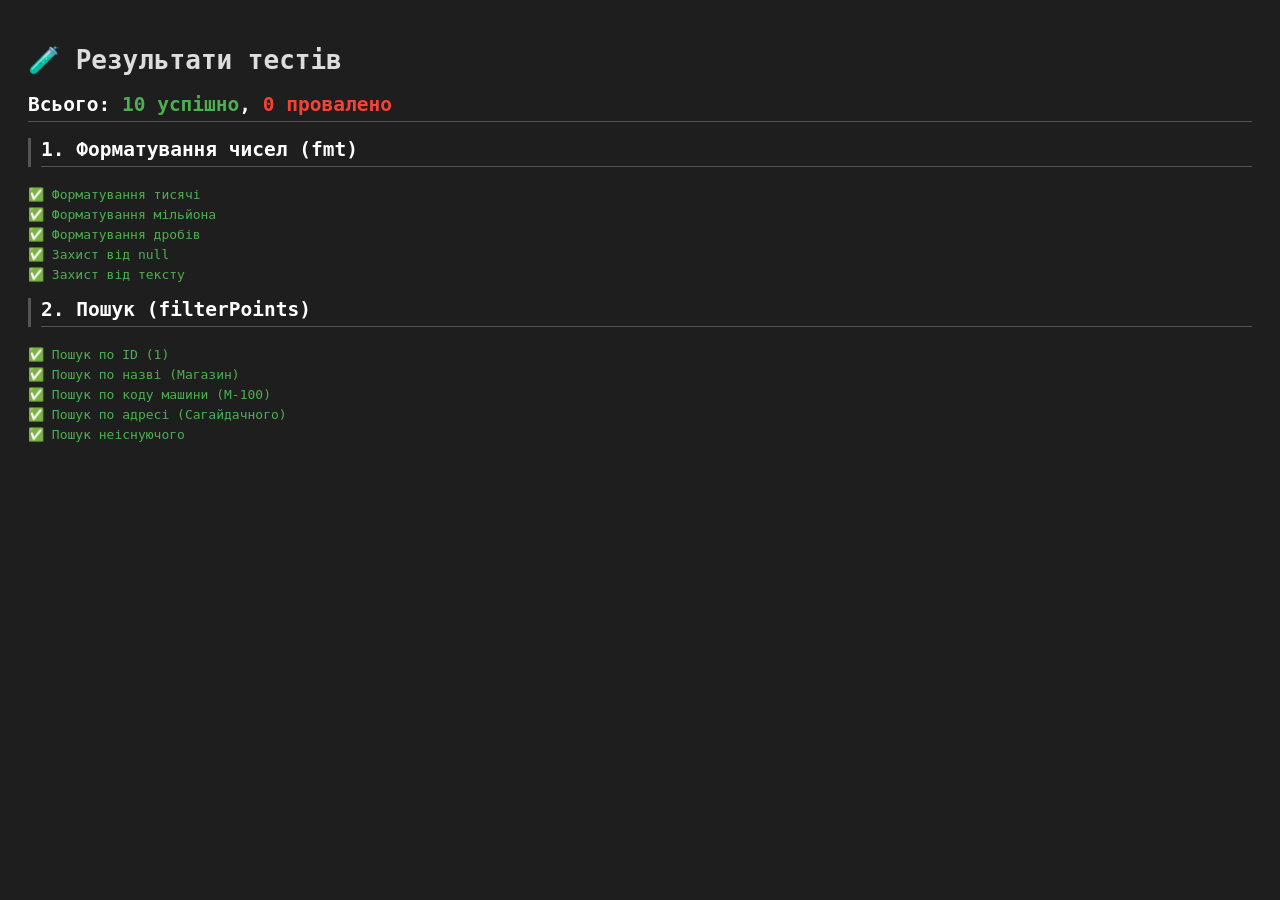
==== tests.html @ 0a600489 "feat(ui): add order store, unified product row, basic tests - store.js: getOrder returns live refere" ====
<!DOCTYPE html>
<html lang="uk">
<head>
    <meta charset="UTF-8">
    <title>Unit Tests</title>
    <style>
        body { font-family: monospace; padding: 20px; background: #1e1e1e; color: #ddd; }
        .pass { color: #4caf50; }
        .fail { color: #f44336; }
        .test-group { margin-bottom: 20px; border-left: 3px solid #555; padding-left: 10px; }
        h2 { color: #fff; border-bottom: 1px solid #555; padding-bottom: 5px; }
        pre { margin: 5px 0; }
    </style>
</head>
<body>
    <h1>🧪 Результати тестів</h1>
    <div id="output"></div>

    <!-- Подключаем только то, что тестируем -->
    <script src="javascript/config.js"></script> <!-- ДОБАВЛЕНО: без него state.js падает -->
    <script src="javascript/core/utils.js"></script>
    <script src="javascript/core/state.js"></script>
    <script src="javascript/features/search.js"></script>
    <script src ="javascript/goods.js"></script>

    <script>
        const output = document.getElementById('output');
        let passCount = 0;
        let failCount = 0;

        function assert(actual, expected, testName) {
            const normalize = (val) => String(val).replace(/\s+/g, ' ').trim();
            const isPass = normalize(actual) === normalize(expected);
            
            if (isPass) {
                passCount++;
                output.innerHTML += `<pre class="pass">✅ ${testName}</pre>`;
            } else {
                failCount++;
                output.innerHTML += `<pre class="fail">❌ ${testName}\n   Очікували: ${JSON.stringify(expected)}\n   Отримали: ${JSON.stringify(actual)}</pre>`;
            }
        }

        // --- ТЕСТИ ---
        
        output.innerHTML += `<div class="test-group"><h2>1. Форматування чисел (fmt)</h2>`;
        assert(fmt(1000), '1 000', 'Форматування тисячі');
        assert(fmt(1000000), '1 000 000', 'Форматування мільйона');
        assert(fmt(123.45), '123,45', 'Форматування дробів');
        assert(fmt(null), '0', 'Захист від null');
        assert(fmt('abc'), '0', 'Захист від тексту');
        output.innerHTML += `</div>`;

        output.innerHTML += `<div class="test-group"><h2>2. Пошук (filterPoints)</h2>`;
        
        // Мокаємо дані (замість того, щоб тягнути з 1С)
        globalData = [
            { id: '1', point_name: 'Магазин А', address: 'вул. Хрещатик', coffee_machine_code: 'M-100' },
            { id: '2', point_name: 'Магазин Б', address: 'вул. Грушевського', coffee_machine_code: 'M-200' },
            { id: '3', point_name: 'Кафе В', address: 'вул. Сагайдачного', coffee_machine_code: 'X-999' }
        ];

        assert(filterPoints('1').length, 1, 'Пошук по ID (1)');
        assert(filterPoints('Магазин').length, 2, 'Пошук по назві (Магазин)');
        assert(filterPoints('M-100').length, 1, 'Пошук по коду машини (M-100)');
        assert(filterPoints('Сагайдачного').length, 1, 'Пошук по адресі (Сагайдачного)');
        assert(filterPoints('Немає такого').length, 0, 'Пошук неіснуючого');
        
        output.innerHTML += `</div>`;

        // --- ПІДСУМОК ---
        output.innerHTML = `<h2>Всього: <span class="pass">${passCount} успішно</span>, <span class="fail">${failCount} провалено</span></h2>` + output.innerHTML;
    </script>
</body>
</html>
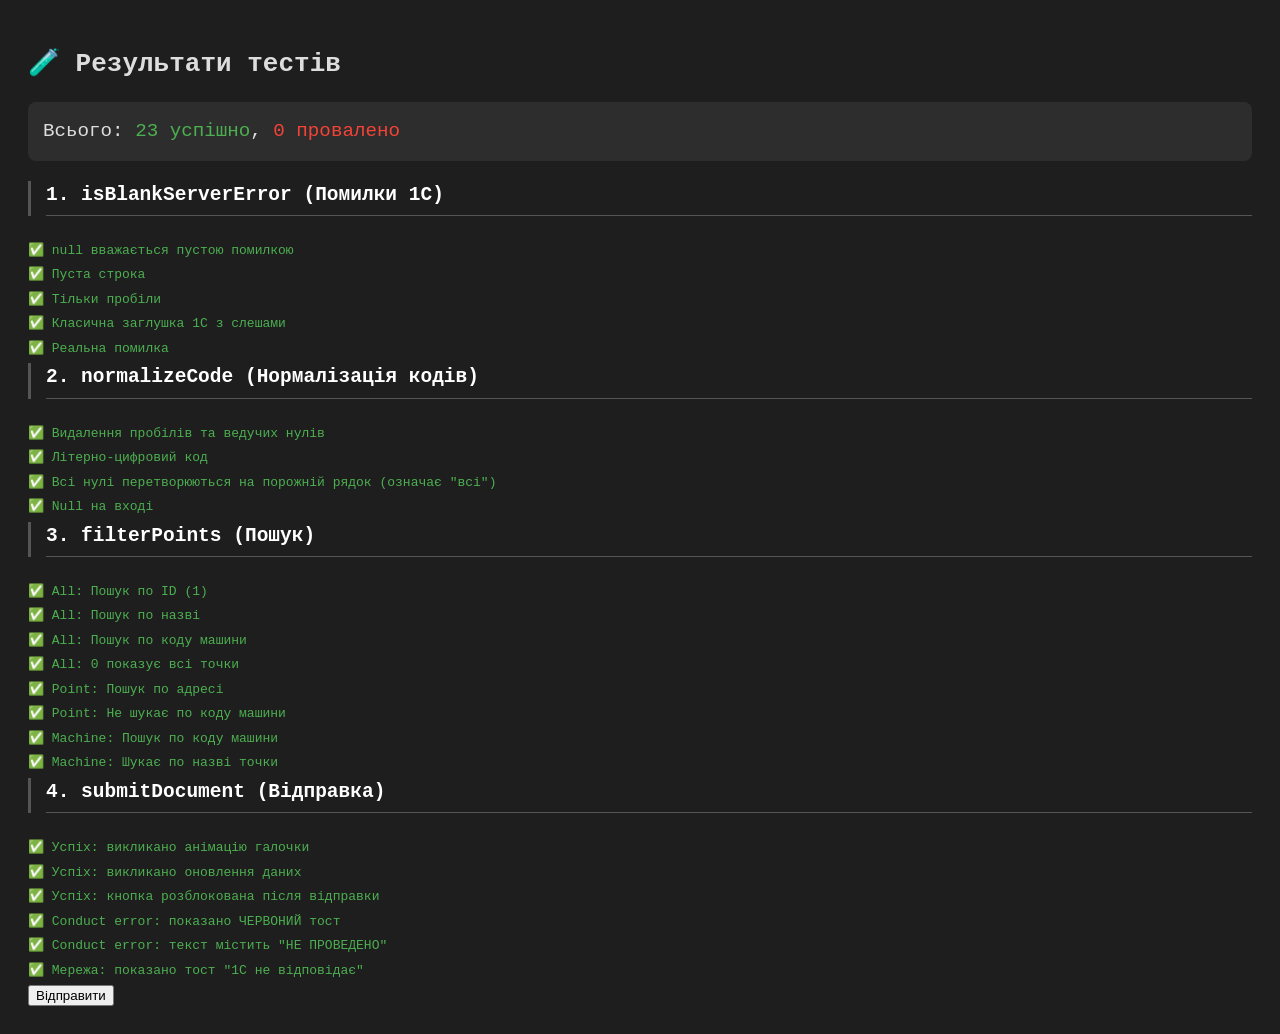
==== commit 7497c2ec: "add some bugs" ====
--- a/tests.html
+++ b/tests.html
@@ -4,24 +4,30 @@
     <meta charset="UTF-8">
     <title>Unit Tests</title>
     <style>
-        body { font-family: monospace; padding: 20px; background: #1e1e1e; color: #ddd; }
+        body { font-family: monospace; padding: 20px; background: #1e1e1e; color: #ddd; line-height: 1.5; }
         .pass { color: #4caf50; }
         .fail { color: #f44336; }
-        .test-group { margin-bottom: 20px; border-left: 3px solid #555; padding-left: 10px; }
-        h2 { color: #fff; border-bottom: 1px solid #555; padding-bottom: 5px; }
-        pre { margin: 5px 0; }
+        .test-group { margin-bottom: 25px; border-left: 3px solid #555; padding-left: 15px; }
+        h2 { color: #fff; border-bottom: 1px solid #555; padding-bottom: 5px; margin-top: 0; }
+        pre { margin: 5px 0; white-space: pre-wrap; }
+        .summary { font-size: 1.2rem; padding: 15px; background: #2d2d2d; border-radius: 8px; margin-bottom: 20px; }
     </style>
 </head>
 <body>
     <h1>🧪 Результати тестів</h1>
+    <div id="summary" class="summary">Запуск тестів...</div>
     <div id="output"></div>
 
-    <!-- Подключаем только то, что тестируем -->
-    <script src="javascript/config.js"></script> <!-- ДОБАВЛЕНО: без него state.js падает -->
+    <!-- Подключаем зависимости (модули, которые тестируем) -->
+    <script src="javascript/config.js"></script>
     <script src="javascript/core/utils.js"></script>
     <script src="javascript/core/state.js"></script>
+    <script src="javascript/core/api.js"></script>
+    <script src="javascript/ui/icons.js"></script>
+    <script src="javascript/ui/toast.js"></script>
     <script src="javascript/features/search.js"></script>
-    <script src ="javascript/goods.js"></script>
+    <script src="javascript/features/meter.js"></script>
+    <script src="javascript/app/submit.js"></script>
 
     <script>
         const output = document.getElementById('output');
@@ -41,35 +47,145 @@
             }
         }
 
-        // --- ТЕСТИ ---
+        // ==========================================
+        // МОКИ (заглушки для UI и сети)
+        // ==========================================
         
-        output.innerHTML += `<div class="test-group"><h2>1. Форматування чисел (fmt)</h2>`;
-        assert(fmt(1000), '1 000', 'Форматування тисячі');
-        assert(fmt(1000000), '1 000 000', 'Форматування мільйона');
-        assert(fmt(123.45), '123,45', 'Форматування дробів');
-        assert(fmt(null), '0', 'Захист від null');
-        assert(fmt('abc'), '0', 'Захист від тексту');
-        output.innerHTML += `</div>`;
+        // Перехватываем показ уведомлений
+        let lastToastMessage = '';
+        let lastToastIsError = false;
+        window.showToast = function(msg, isError) {
+            lastToastMessage = msg;
+            lastToastIsError = !!isError;
+        };
+        
+        // Перехватываем галочку успеха
+        let successAnimCalled = false;
+        window.showSuccessAnimation = function() { successAnimCalled = true; };
 
-        output.innerHTML += `<div class="test-group"><h2>2. Пошук (filterPoints)</h2>`;
-        
-        // Мокаємо дані (замість того, щоб тягнути з 1С)
-        globalData = [
-            { id: '1', point_name: 'Магазин А', address: 'вул. Хрещатик', coffee_machine_code: 'M-100' },
-            { id: '2', point_name: 'Магазин Б', address: 'вул. Грушевського', coffee_machine_code: 'M-200' },
-            { id: '3', point_name: 'Кафе В', address: 'вул. Сагайдачного', coffee_machine_code: 'X-999' }
-        ];
+        // Перехватываем обновление данных
+        let loadDataCalled = false;
+        window.loadData = function() { loadDataCalled = true; };
 
-        assert(filterPoints('1').length, 1, 'Пошук по ID (1)');
-        assert(filterPoints('Магазин').length, 2, 'Пошук по назві (Магазин)');
-        assert(filterPoints('M-100').length, 1, 'Пошук по коду машини (M-100)');
-        assert(filterPoints('Сагайдачного').length, 1, 'Пошук по адресі (Сагайдачного)');
-        assert(filterPoints('Немає такого').length, 0, 'Пошук неіснуючого');
-        
-        output.innerHTML += `</div>`;
+        // Мокаем fetch (самый нижний уровень сети в приложении)
+        let mockResponse = {};
+        let mockNetworkError = false;
+        window.fetch = async function() {
+            if (mockNetworkError) throw new Error('Failed to fetch (timeout)');
+            return mockResponse;
+        };
 
-        // --- ПІДСУМОК ---
-        output.innerHTML = `<h2>Всього: <span class="pass">${passCount} успішно</span>, <span class="fail">${failCount} провалено</span></h2>` + output.innerHTML;
+        // Создаем фейковую кнопку для тестов
+        const fakeBtn = document.createElement('button');
+        fakeBtn.textContent = 'Відправити';
+        document.body.appendChild(fakeBtn);
+
+        // ==========================================
+        // ТЕСТИ
+        // ==========================================
+
+        async function runTests() {
+            // --- ГРУПА 1: isBlankServerError ---
+            output.innerHTML += `<div class="test-group"><h2>1. isBlankServerError (Помилки 1С)</h2>`;
+            assert(isBlankServerError(null), true, 'null вважається пустою помилкою');
+            assert(isBlankServerError(''), true, 'Пуста строка');
+            assert(isBlankServerError('   '), true, 'Тільки пробіли');
+            assert(isBlankServerError(' / '), true, 'Класична заглушка 1С з слешами');
+            assert(isBlankServerError('Документ не проведено'), false, 'Реальна помилка');
+            output.innerHTML += `</div>`;
+
+            // --- ГРУПА 2: normalizeCode ---
+            output.innerHTML += `<div class="test-group"><h2>2. normalizeCode (Нормалізація кодів)</h2>`;
+            assert(normalizeCode(' 007 '), '7', 'Видалення пробілів та ведучих нулів');
+            assert(normalizeCode('M-100'), 'M-100', 'Літерно-цифровий код');
+            assert(normalizeCode('000'), '', 'Всі нулі перетворюються на порожній рядок (означає "всі")'); // <--- ВИПРАВЛЕНО
+            assert(normalizeCode(null), '', 'Null на вході');
+            output.innerHTML += `</div>`;
+
+            // --- ГРУПА 3: filterPoints ---
+            output.innerHTML += `<div class="test-group"><h2>3. filterPoints (Пошук)</h2>`;
+            
+            globalData = [
+                { id: '1', point_name: 'Магазин А', address: 'вул. Хрещатик', coffee_machine_code: 'M-100' },
+                { id: '2', point_name: 'Магазин Б', address: 'вул. Грушевського', coffee_machine_code: 'M-200' },
+                { id: '3', point_name: 'Кафе В', address: 'вул. Сагайдачного', coffee_machine_code: 'X-999' }
+            ];
+
+            assert(filterPoints('1', 'all').length, 1, 'All: Пошук по ID (1)');
+            assert(filterPoints('Магазин', 'all').length, 2, 'All: Пошук по назві');
+            assert(filterPoints('M-100', 'all').length, 1, 'All: Пошук по коду машини');
+            assert(filterPoints('0', 'all').length, 3, 'All: 0 показує всі точки');
+            
+            assert(filterPoints('Сагайдачного', 'point').length, 1, 'Point: Пошук по адресі');
+            assert(filterPoints('M-100', 'point').length, 0, 'Point: Не шукає по коду машини');
+            
+            assert(filterPoints('X-999', 'machine').length, 1, 'Machine: Пошук по коду машини');
+            assert(filterPoints('Кафе', 'machine').length, 1, 'Machine: Шукає по назві точки');
+            output.innerHTML += `</div>`;
+
+            // --- ГРУПА 4: submitDocument ---
+            output.innerHTML += `<div class="test-group"><h2>4. submitDocument (Відправка)</h2>`;
+            
+            // Тест 4.1: Успешная отправка
+            mockNetworkError = false;
+            mockResponse = { 
+                ok: true, 
+                json: async () => ({ ok: true, sum: 100 }) 
+            };
+            successAnimCalled = false;
+            loadDataCalled = false;
+            lastToastMessage = '';
+
+            await submitDocument({
+                endpoint: 'test',
+                payload: {},
+                btn: fakeBtn
+            });
+            
+            assert(successAnimCalled, true, 'Успіх: викликано анімацію галочки');
+            assert(loadDataCalled, true, 'Успіх: викликано оновлення даних');
+            assert(fakeBtn.disabled, false, 'Успіх: кнопка розблокована після відправки');
+
+            // Тест 4.2: Ошибка проведения (conduct_error)
+            mockResponse = { 
+                ok: true, 
+                json: async () => ({ ok: true, conduct_error: 'Недостатньо залишків' }) 
+            };
+            lastToastMessage = '';
+            lastToastIsError = false;
+
+            await submitDocument({
+                endpoint: 'test',
+                payload: {},
+                btn: fakeBtn
+            });
+
+            assert(lastToastIsError, true, 'Conduct error: показано ЧЕРВОНИЙ тост');
+            assert(lastToastMessage.includes('НЕ ПРОВЕДЕНО'), true, 'Conduct error: текст містить "НЕ ПРОВЕДЕНО"');
+
+            // Тест 4.3: Сетевая ошибка
+            mockNetworkError = true;
+            lastToastMessage = '';
+            
+            await submitDocument({
+                endpoint: 'test',
+                payload: {},
+                btn: fakeBtn
+            });
+
+            assert(lastToastMessage.includes('не відповідає'), true, 'Мережа: показано тост "1С не відповідає"');
+
+            output.innerHTML += `</div>`;
+
+            // --- ПІДСУМОК ---
+            const summary = document.getElementById('summary');
+            summary.innerHTML = `Всього: <span class="pass">${passCount} успішно</span>, <span class="fail">${failCount} провалено</span>`;
+        }
+
+        // Запуск
+        runTests().catch(e => {
+            document.getElementById('summary').innerHTML = `<span class="fail">ПОМИЛКА ЗАПУСКУ: ${e.message}</span>`;
+        });
     </script>
 </body>
 </html>
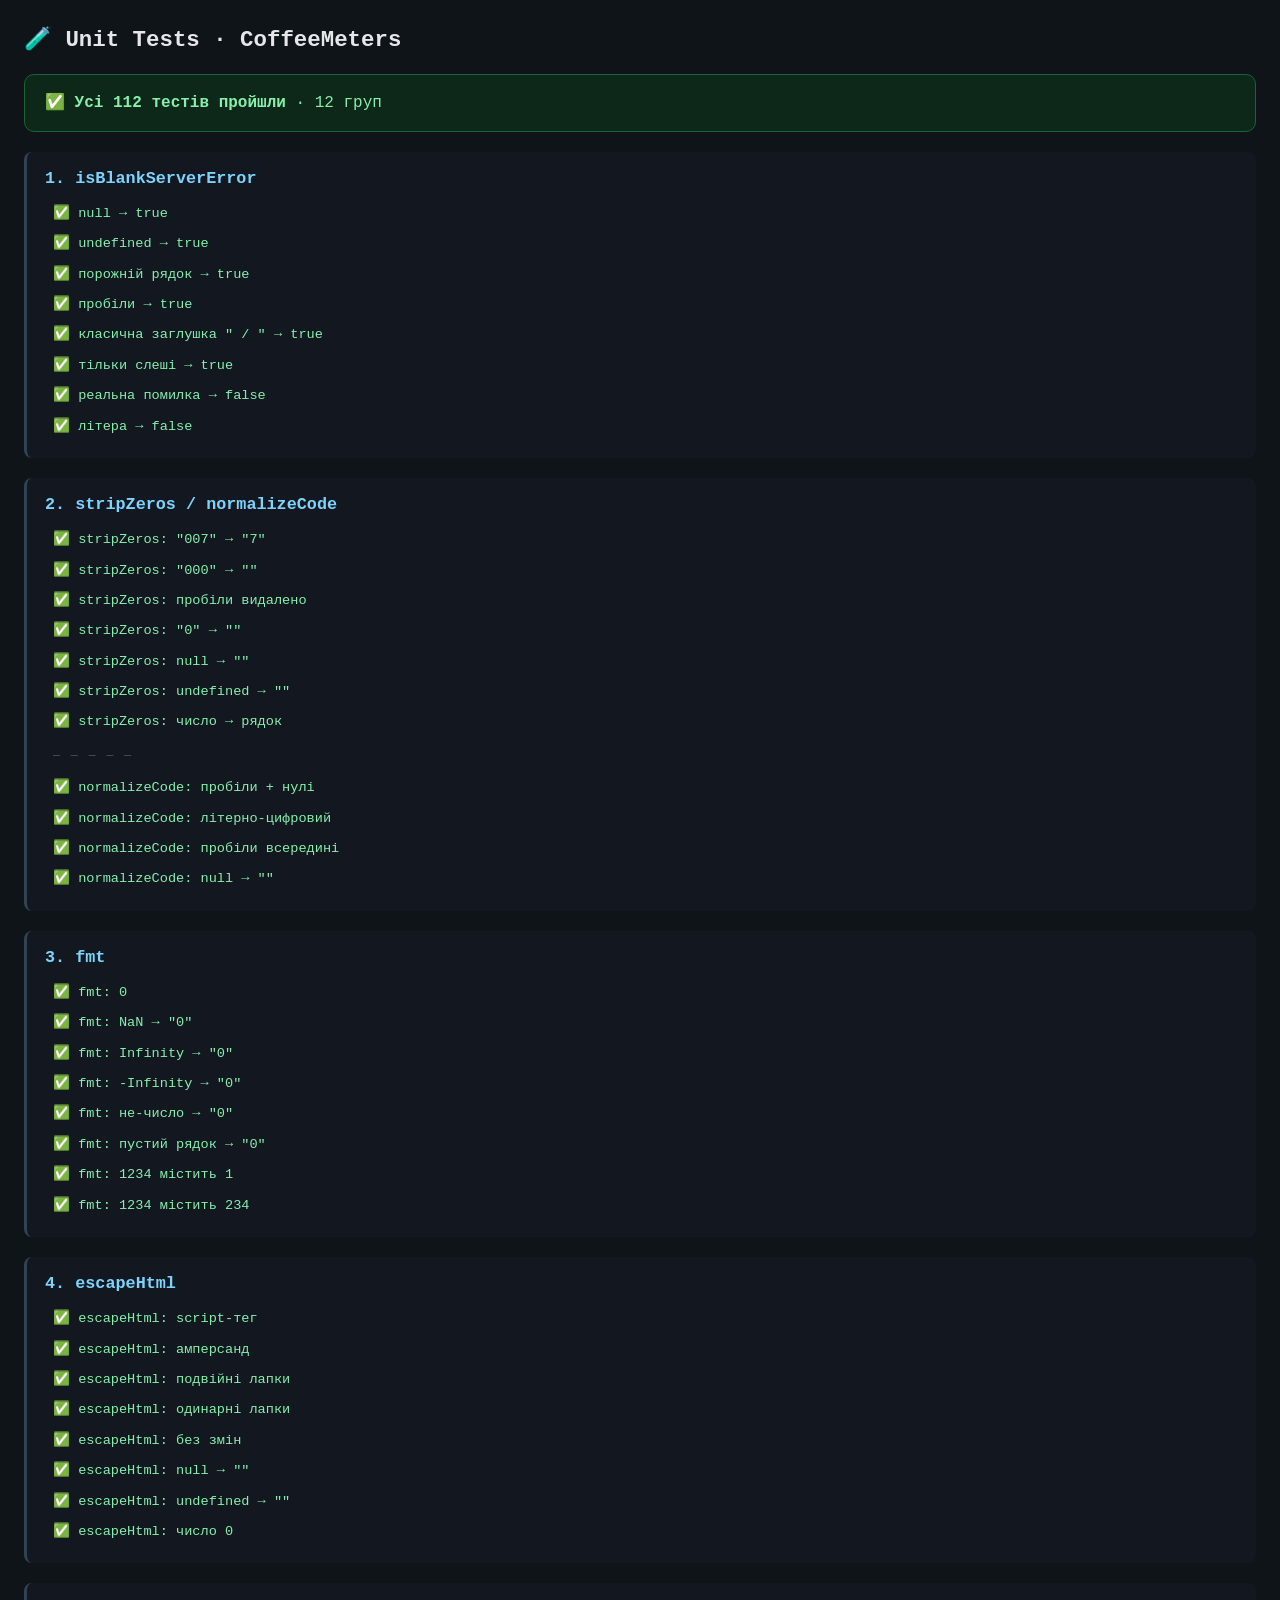
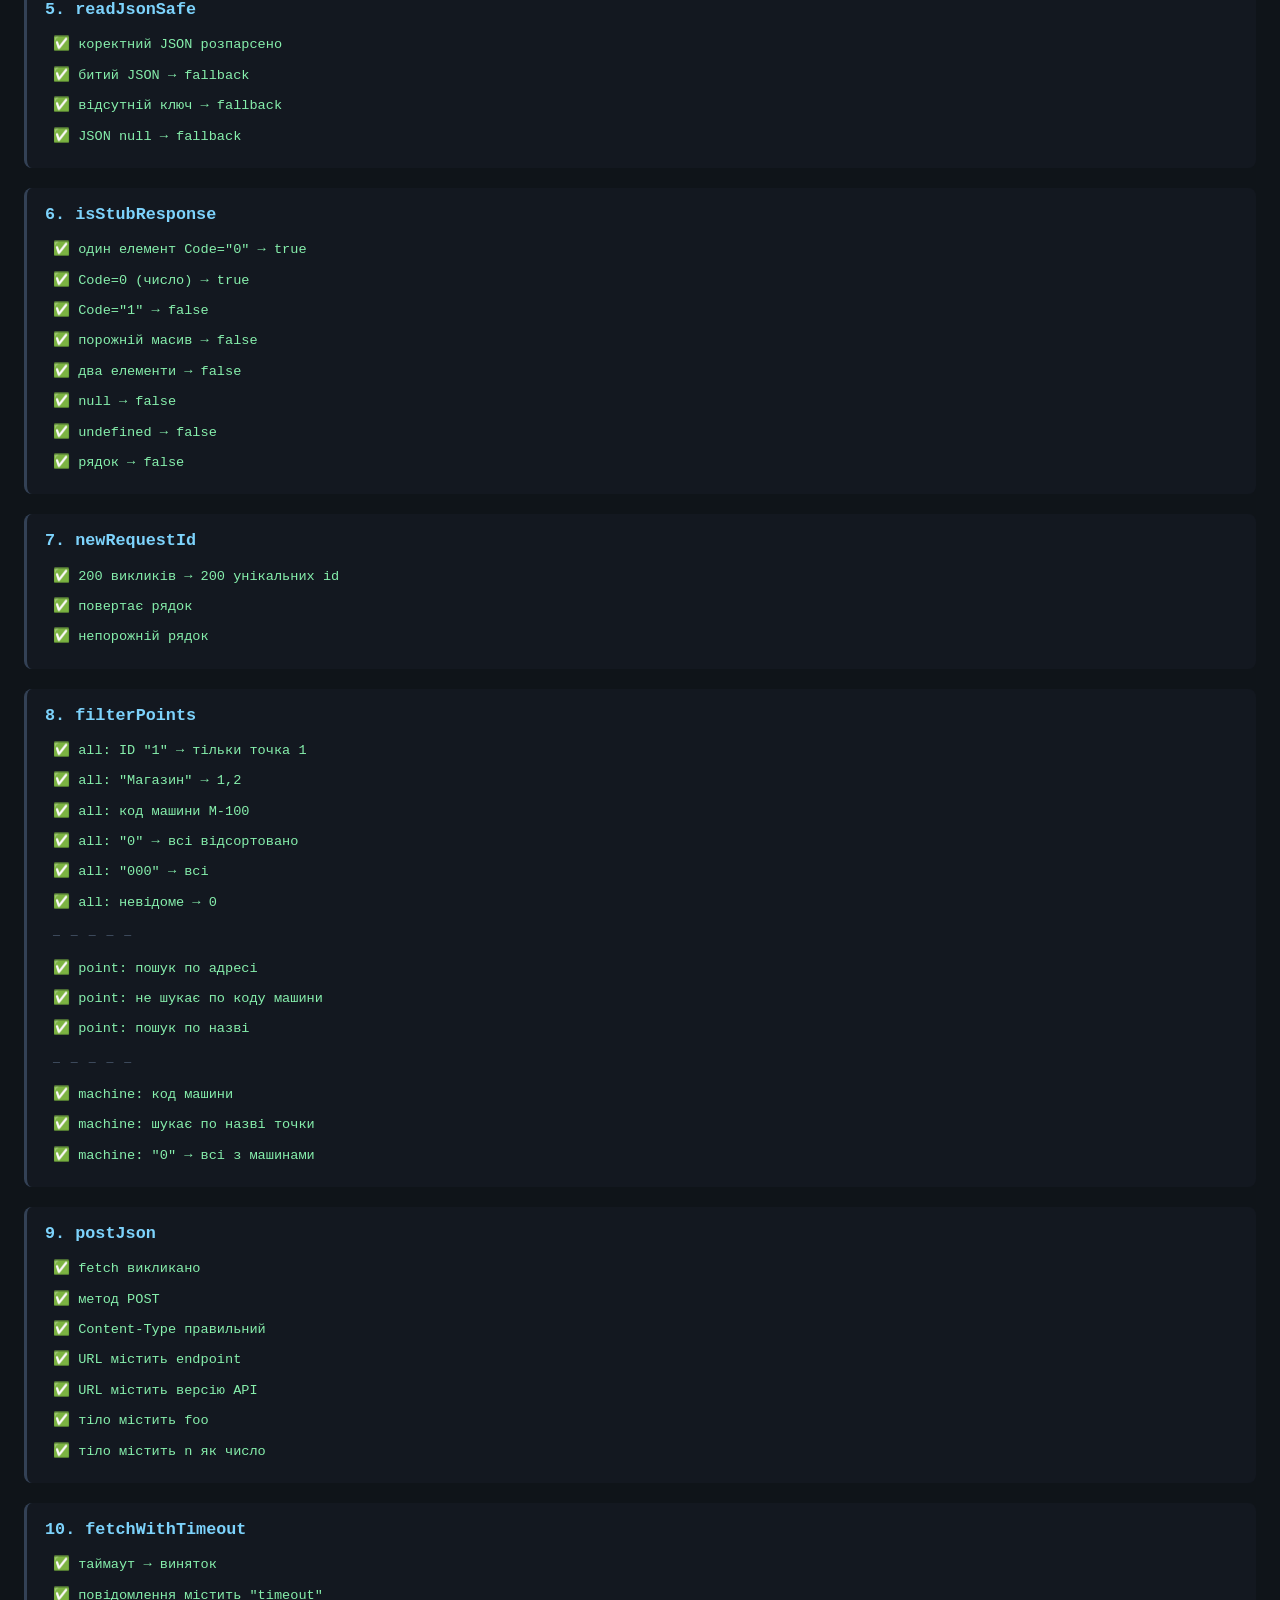
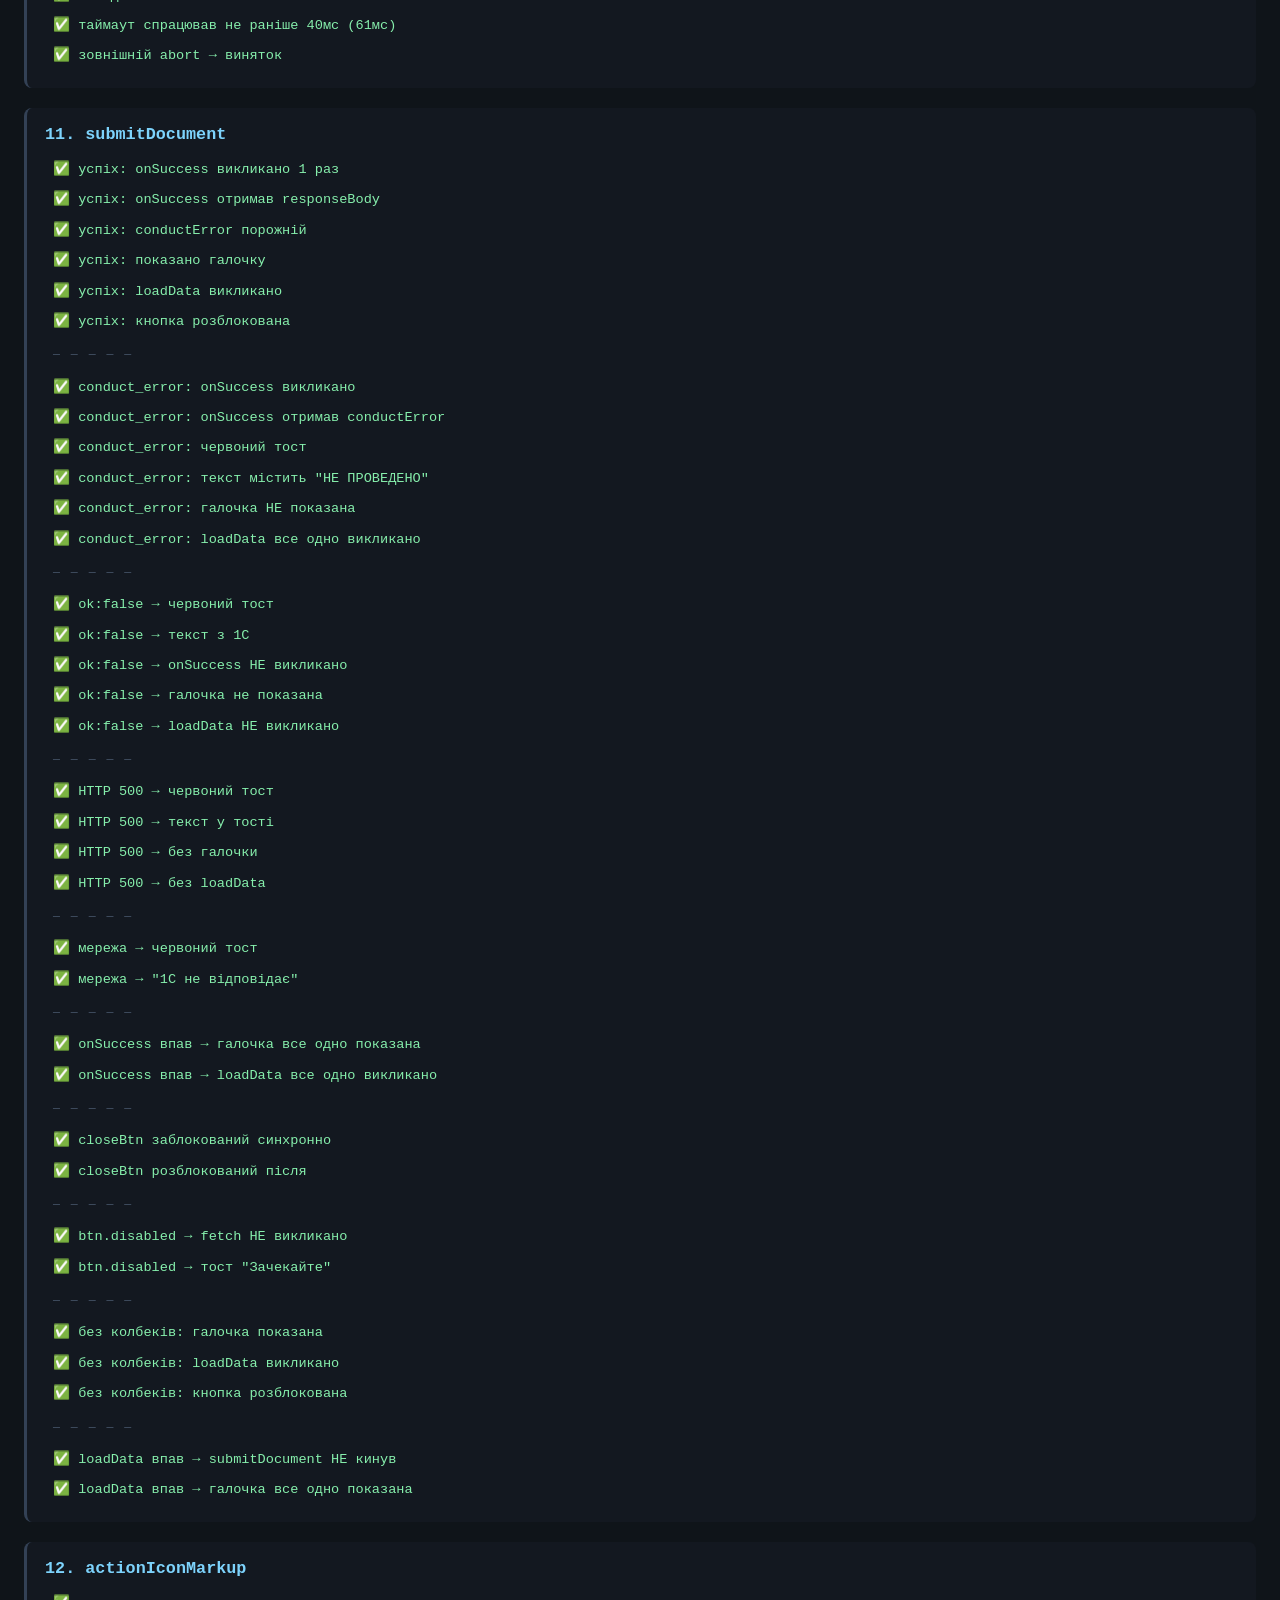
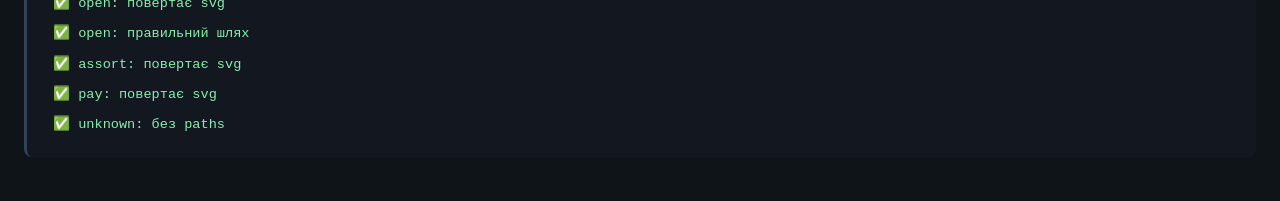
==== commit b173c751: "nothing new" ====
--- a/tests.html
+++ b/tests.html
@@ -2,23 +2,85 @@
 <html lang="uk">
 <head>
     <meta charset="UTF-8">
-    <title>Unit Tests</title>
+    <meta name="viewport" content="width=device-width, initial-scale=1">
+    <title>Unit Tests · CoffeeMeters</title>
     <style>
-        body { font-family: monospace; padding: 20px; background: #1e1e1e; color: #ddd; line-height: 1.5; }
-        .pass { color: #4caf50; }
-        .fail { color: #f44336; }
-        .test-group { margin-bottom: 25px; border-left: 3px solid #555; padding-left: 15px; }
-        h2 { color: #fff; border-bottom: 1px solid #555; padding-bottom: 5px; margin-top: 0; }
-        pre { margin: 5px 0; white-space: pre-wrap; }
-        .summary { font-size: 1.2rem; padding: 15px; background: #2d2d2d; border-radius: 8px; margin-bottom: 20px; }
+        * { box-sizing: border-box; }
+        body {
+            font-family: 'SF Mono', 'Cascadia Code', 'Consolas', monospace;
+            padding: 24px;
+            background: #0f1419;
+            color: #d4d4d4;
+            line-height: 1.5;
+            margin: 0;
+        }
+        h1 {
+            color: #e5e7eb;
+            font-size: 1.4rem;
+            margin: 0 0 16px;
+            display: flex;
+            align-items: center;
+            gap: 8px;
+        }
+        .summary {
+            font-size: 1rem;
+            padding: 16px 20px;
+            border-radius: 10px;
+            margin-bottom: 20px;
+            background: #1a1f26;
+            border: 1px solid #2d3748;
+        }
+        .summary.all-pass { background: #0d2818; border-color: #166534; color: #86efac; }
+        .summary.has-fail { background: #2a1010; border-color: #7f1d1d; color: #fca5a5; }
+        .summary details { margin-top: 10px; font-size: 0.9rem; }
+        .summary summary { cursor: pointer; color: #94a3b8; }
+        .summary ul { margin: 8px 0 0; padding-left: 20px; }
+        .summary li { margin: 4px 0; color: #fca5a5; }
+
+        .test-group {
+            margin-bottom: 20px;
+            background: #131820;
+            padding: 14px 18px;
+            border-radius: 8px;
+            border-left: 3px solid #334155;
+        }
+        .test-group h2 {
+            color: #7dd3fc;
+            font-size: 1.05rem;
+            margin: 0 0 10px;
+            font-weight: 600;
+        }
+        pre {
+            margin: 4px 0;
+            white-space: pre-wrap;
+            font-size: 0.85rem;
+            padding: 3px 8px;
+            border-radius: 4px;
+            font-family: inherit;
+        }
+        pre.pass { color: #86efac; }
+        pre.fail {
+            color: #fca5a5;
+            background: #2a1010;
+            border-left: 2px solid #ef4444;
+            padding-left: 10px;
+        }
+        .sep {
+            color: #475569;
+            font-size: 0.72rem;
+            margin: 8px 0;
+            letter-spacing: 2px;
+        }
     </style>
 </head>
 <body>
-    <h1>🧪 Результати тестів</h1>
+    <h1>🧪 Unit Tests · CoffeeMeters</h1>
     <div id="summary" class="summary">Запуск тестів...</div>
     <div id="output"></div>
 
-    <!-- Подключаем зависимости (модули, которые тестируем) -->
+    <!-- ============================================================
+         МОДУЛІ, ЩО ТЕСТУЮТЬСЯ
+         ============================================================ -->
     <script src="javascript/config.js"></script>
     <script src="javascript/core/utils.js"></script>
     <script src="javascript/core/state.js"></script>
@@ -30,162 +92,522 @@
     <script src="javascript/app/submit.js"></script>
 
     <script>
-        const output = document.getElementById('output');
-        let passCount = 0;
-        let failCount = 0;
-
-        function assert(actual, expected, testName) {
-            const normalize = (val) => String(val).replace(/\s+/g, ' ').trim();
-            const isPass = normalize(actual) === normalize(expected);
-            
-            if (isPass) {
-                passCount++;
-                output.innerHTML += `<pre class="pass">✅ ${testName}</pre>`;
-            } else {
-                failCount++;
-                output.innerHTML += `<pre class="fail">❌ ${testName}\n   Очікували: ${JSON.stringify(expected)}\n   Отримали: ${JSON.stringify(actual)}</pre>`;
-            }
-        }
-
-        // ==========================================
-        // МОКИ (заглушки для UI и сети)
-        // ==========================================
-        
-        // Перехватываем показ уведомлений
-        let lastToastMessage = '';
-        let lastToastIsError = false;
-        window.showToast = function(msg, isError) {
-            lastToastMessage = msg;
-            lastToastIsError = !!isError;
+    (async function () {
+        'use strict';
+
+        // ============================================================
+        // 0. ЛОКАЛЬНІ ХЕЛПЕРИ (не залежать від модулів, що тестуються)
+        // ============================================================
+        const safeHtml = (v) => String(v ?? '').replace(/[&<>"']/g, c => (
+            { '&': '&amp;', '<': '&lt;', '>': '&gt;', '"': '&quot;', "'": '&#39;' }[c]
+        ));
+
+        const stringify = (v) => {
+            if (v === undefined) return 'undefined';
+            if (v === null) return 'null';
+            if (typeof v === 'string') return JSON.stringify(v);
+            if (typeof v === 'number' || typeof v === 'boolean') return String(v);
+            try { return JSON.stringify(v); } catch (e) { return String(v); }
         };
-        
-        // Перехватываем галочку успеха
-        let successAnimCalled = false;
-        window.showSuccessAnimation = function() { successAnimCalled = true; };
-
-        // Перехватываем обновление данных
-        let loadDataCalled = false;
-        window.loadData = function() { loadDataCalled = true; };
-
-        // Мокаем fetch (самый нижний уровень сети в приложении)
-        let mockResponse = {};
-        let mockNetworkError = false;
-        window.fetch = async function() {
-            if (mockNetworkError) throw new Error('Failed to fetch (timeout)');
-            return mockResponse;
+
+        // ============================================================
+        // 1. ТЕСТОВИЙ РАННЕР
+        // ============================================================
+        const runner = (() => {
+            const out = document.getElementById('output');
+            const stats = { pass: 0, fail: 0, groups: 0, failures: [] };
+            let currentBody = null;
+            let currentGroupName = '';
+
+            function startGroup(name) {
+                stats.groups++;
+                currentGroupName = name;
+                const groupEl = document.createElement('div');
+                groupEl.className = 'test-group';
+                groupEl.innerHTML = `<h2>${safeHtml(name)}</h2><div data-body></div>`;
+                out.appendChild(groupEl);
+                currentBody = groupEl.querySelector('[data-body]');
+            }
+
+            function endGroup() {
+                currentBody = null;
+                currentGroupName = '';
+            }
+
+            function append(html) {
+                if (currentBody) currentBody.insertAdjacentHTML('beforeend', html);
+                else out.insertAdjacentHTML('beforeend', html);
+            }
+
+            function pass(name, extra) {
+                stats.pass++;
+                const ex = extra ? ` <span style="color:#64748b">· ${safeHtml(extra)}</span>` : '';
+                append(`<pre class="pass">✅ ${safeHtml(name)}${ex}</pre>`);
+            }
+
+            function fail(name, message) {
+                stats.fail++;
+                stats.failures.push({ group: currentGroupName, name, message });
+                append(`<pre class="fail">❌ ${safeHtml(name)}\n   ${safeHtml(message)}</pre>`);
+            }
+
+            // Строга рівність (Object.is). Не плутає 1 і '1', null і undefined.
+            function eq(actual, expected, name) {
+                if (Object.is(actual, expected)) return pass(name);
+                return fail(name, `Очікували: ${stringify(expected)}\n   Отримали: ${stringify(actual)}`);
+            }
+
+            // М'яка рівність — нормалізує whitespace в рядках. Для повідомлень/текстів.
+            function eqSoft(actual, expected, name) {
+                const norm = (v) => typeof v === 'string' ? v.replace(/\s+/g, ' ').trim() : v;
+                if (Object.is(norm(actual), norm(expected))) return pass(name);
+                return fail(name, `Очікували: ${stringify(expected)}\n   Отримали: ${stringify(actual)}`);
+            }
+
+            function contains(haystack, needle, name) {
+                if (String(haystack).includes(String(needle))) return pass(name);
+                return fail(name, `Очікували підрядок: ${stringify(needle)}\n   У рядку: ${stringify(haystack)}`);
+            }
+
+            function deepEq(actual, expected, name) {
+                const a = JSON.stringify(actual);
+                const e = JSON.stringify(expected);
+                if (a === e) return pass(name);
+                return fail(name, `Очікували: ${e}\n   Отримали: ${a}`);
+            }
+
+            async function throwsAsync(fn, name) {
+                try { await fn(); }
+                catch (e) { return pass(name); }
+                return fail(name, 'Очікували виняток, але його не було');
+            }
+
+            function sep() { append('<pre class="sep">─ ─ ─ ─ ─</pre>'); }
+
+            async function runGroup(name, body) {
+                try {
+                    startGroup(name);
+                    await body();
+                } catch (e) {
+                    fail('__group_crashed__', `Група впала: ${e.message}`);
+                }
+                endGroup();
+            }
+
+            function finalize() {
+                const s = document.getElementById('summary');
+                const total = stats.pass + stats.fail;
+                s.className = 'summary ' + (stats.fail === 0 ? 'all-pass' : 'has-fail');
+
+                if (stats.fail === 0) {
+                    s.innerHTML = `✅ <b>Усі ${total} тестів пройшли</b> · ${stats.groups} груп`;
+                    return;
+                }
+                const items = stats.failures.map(f =>
+                    `<li><b>${safeHtml(f.group)}</b> → ${safeHtml(f.name)}: ${safeHtml(f.message.split('\n')[0])}</li>`
+                ).join('');
+                s.innerHTML = `
+                    <div>❌ <b>${stats.fail} з ${total} провалено</b> · ${stats.pass} пройшло · ${stats.groups} груп</div>
+                    <details><summary>Деталі провалів</summary><ul>${items}</ul></details>
+                `;
+            }
+
+            return { eq, eqSoft, contains, deepEq, throwsAsync, runGroup, finalize, sep };
+        })();
+
+        // ============================================================
+        // 2. МОКИ (єдина точка правди для стану тестів)
+        // ============================================================
+        const mocks = {
+            toast: { message: '', isError: false, count: 0 },
+            success: { count: 0 },
+            loadData: { count: 0, args: [] },
+            fetch: { handler: null },
+            fetchCalls: [],
         };
 
-        // Создаем фейковую кнопку для тестов
+        function resetMocks() {
+            mocks.toast = { message: '', isError: false, count: 0 };
+            mocks.success = { count: 0 };
+            mocks.loadData = { count: 0, args: [] };
+            mocks.fetch.handler = null;
+            mocks.fetchCalls = [];
+        }
+
+        // Перехоплення високорівневих функцій
+        window.showToast = function (msg, isError) {
+            mocks.toast.message = msg;
+            mocks.toast.isError = !!isError;
+            mocks.toast.count++;
+        };
+        window.showSuccessAnimation = function () { mocks.success.count++; };
+        window.loadData = function (opts) {
+            mocks.loadData.count++;
+            mocks.loadData.args.push(opts);
+        };
+
+        // Єдина обгортка над fetch — фіксуємо всі виклики
+        window.fetch = function (url, opts) {
+            mocks.fetchCalls.push({ url: String(url), opts: opts || {} });
+            if (!mocks.fetch.handler) {
+                return Promise.reject(new Error('[test] fetch called but not mocked'));
+            }
+            return mocks.fetch.handler(url, opts);
+        };
+
+        // Готові хендлери для fetch
+        function fetchOk(body) {
+            return async () => ({
+                ok: true, status: 200,
+                json: async () => body,
+                text: async () => JSON.stringify(body),
+            });
+        }
+        function fetchHttpError(status, text) {
+            return async () => ({
+                ok: false, status,
+                json: async () => ({}),
+                text: async () => text,
+            });
+        }
+        function fetchNetwork() {
+            return async () => { throw new Error('Failed to fetch (timeout)'); };
+        }
+        function fetchHang() {
+            return (url, opts) => new Promise((resolve, reject) => {
+                if (opts && opts.signal) {
+                    opts.signal.addEventListener('abort', () => {
+                        const e = new Error('Aborted');
+                        e.name = 'AbortError';
+                        reject(e);
+                    }, { once: true });
+                }
+            });
+        }
+
+        // Спільна "кнопка" для тестів submitDocument
         const fakeBtn = document.createElement('button');
         fakeBtn.textContent = 'Відправити';
+        fakeBtn.style.display = 'none';
         document.body.appendChild(fakeBtn);
 
-        // ==========================================
-        // ТЕСТИ
-        // ==========================================
-
-        async function runTests() {
-            // --- ГРУПА 1: isBlankServerError ---
-            output.innerHTML += `<div class="test-group"><h2>1. isBlankServerError (Помилки 1С)</h2>`;
-            assert(isBlankServerError(null), true, 'null вважається пустою помилкою');
-            assert(isBlankServerError(''), true, 'Пуста строка');
-            assert(isBlankServerError('   '), true, 'Тільки пробіли');
-            assert(isBlankServerError(' / '), true, 'Класична заглушка 1С з слешами');
-            assert(isBlankServerError('Документ не проведено'), false, 'Реальна помилка');
-            output.innerHTML += `</div>`;
-
-            // --- ГРУПА 2: normalizeCode ---
-            output.innerHTML += `<div class="test-group"><h2>2. normalizeCode (Нормалізація кодів)</h2>`;
-            assert(normalizeCode(' 007 '), '7', 'Видалення пробілів та ведучих нулів');
-            assert(normalizeCode('M-100'), 'M-100', 'Літерно-цифровий код');
-            assert(normalizeCode('000'), '', 'Всі нулі перетворюються на порожній рядок (означає "всі")'); // <--- ВИПРАВЛЕНО
-            assert(normalizeCode(null), '', 'Null на вході');
-            output.innerHTML += `</div>`;
-
-            // --- ГРУПА 3: filterPoints ---
-            output.innerHTML += `<div class="test-group"><h2>3. filterPoints (Пошук)</h2>`;
-            
-            globalData = [
-                { id: '1', point_name: 'Магазин А', address: 'вул. Хрещатик', coffee_machine_code: 'M-100' },
-                { id: '2', point_name: 'Магазин Б', address: 'вул. Грушевського', coffee_machine_code: 'M-200' },
-                { id: '3', point_name: 'Кафе В', address: 'вул. Сагайдачного', coffee_machine_code: 'X-999' }
-            ];
-
-            assert(filterPoints('1', 'all').length, 1, 'All: Пошук по ID (1)');
-            assert(filterPoints('Магазин', 'all').length, 2, 'All: Пошук по назві');
-            assert(filterPoints('M-100', 'all').length, 1, 'All: Пошук по коду машини');
-            assert(filterPoints('0', 'all').length, 3, 'All: 0 показує всі точки');
-            
-            assert(filterPoints('Сагайдачного', 'point').length, 1, 'Point: Пошук по адресі');
-            assert(filterPoints('M-100', 'point').length, 0, 'Point: Не шукає по коду машини');
-            
-            assert(filterPoints('X-999', 'machine').length, 1, 'Machine: Пошук по коду машини');
-            assert(filterPoints('Кафе', 'machine').length, 1, 'Machine: Шукає по назві точки');
-            output.innerHTML += `</div>`;
-
-            // --- ГРУПА 4: submitDocument ---
-            output.innerHTML += `<div class="test-group"><h2>4. submitDocument (Відправка)</h2>`;
-            
-            // Тест 4.1: Успешная отправка
-            mockNetworkError = false;
-            mockResponse = { 
-                ok: true, 
-                json: async () => ({ ok: true, sum: 100 }) 
-            };
-            successAnimCalled = false;
-            loadDataCalled = false;
-            lastToastMessage = '';
-
-            await submitDocument({
-                endpoint: 'test',
-                payload: {},
-                btn: fakeBtn
-            });
-            
-            assert(successAnimCalled, true, 'Успіх: викликано анімацію галочки');
-            assert(loadDataCalled, true, 'Успіх: викликано оновлення даних');
-            assert(fakeBtn.disabled, false, 'Успіх: кнопка розблокована після відправки');
-
-            // Тест 4.2: Ошибка проведения (conduct_error)
-            mockResponse = { 
-                ok: true, 
-                json: async () => ({ ok: true, conduct_error: 'Недостатньо залишків' }) 
-            };
-            lastToastMessage = '';
-            lastToastIsError = false;
-
-            await submitDocument({
-                endpoint: 'test',
-                payload: {},
-                btn: fakeBtn
-            });
-
-            assert(lastToastIsError, true, 'Conduct error: показано ЧЕРВОНИЙ тост');
-            assert(lastToastMessage.includes('НЕ ПРОВЕДЕНО'), true, 'Conduct error: текст містить "НЕ ПРОВЕДЕНО"');
-
-            // Тест 4.3: Сетевая ошибка
-            mockNetworkError = true;
-            lastToastMessage = '';
-            
-            await submitDocument({
-                endpoint: 'test',
-                payload: {},
-                btn: fakeBtn
-            });
-
-            assert(lastToastMessage.includes('не відповідає'), true, 'Мережа: показано тост "1С не відповідає"');
-
-            output.innerHTML += `</div>`;
-
-            // --- ПІДСУМОК ---
-            const summary = document.getElementById('summary');
-            summary.innerHTML = `Всього: <span class="pass">${passCount} успішно</span>, <span class="fail">${failCount} провалено</span>`;
-        }
-
-        // Запуск
-        runTests().catch(e => {
-            document.getElementById('summary').innerHTML = `<span class="fail">ПОМИЛКА ЗАПУСКУ: ${e.message}</span>`;
-        });
+        function beforeEach() {
+            resetMocks();
+            fakeBtn.disabled = false;
+            fakeBtn.textContent = 'Відправити';
+            delete fakeBtn.dataset.originalText;
+        }
+
+        // ============================================================
+        // 3. ТЕСТИ
+        // ============================================================
+        try {
+
+            // ---------- Група 1: isBlankServerError ----------
+            await runner.runGroup('1. isBlankServerError', async () => {
+                runner.eq(isBlankServerError(null), true, 'null → true');
+                runner.eq(isBlankServerError(undefined), true, 'undefined → true');
+                runner.eq(isBlankServerError(''), true, 'порожній рядок → true');
+                runner.eq(isBlankServerError('   '), true, 'пробіли → true');
+                runner.eq(isBlankServerError(' / '), true, 'класична заглушка " / " → true');
+                runner.eq(isBlankServerError('///'), true, 'тільки слеші → true');
+                runner.eq(isBlankServerError('Документ не проведено'), false, 'реальна помилка → false');
+                runner.eq(isBlankServerError('a'), false, 'літера → false');
+            });
+
+            // ---------- Група 2: stripZeros / normalizeCode ----------
+            await runner.runGroup('2. stripZeros / normalizeCode', async () => {
+                runner.eq(stripZeros('007'), '7', 'stripZeros: "007" → "7"');
+                runner.eq(stripZeros('000'), '', 'stripZeros: "000" → ""');
+                runner.eq(stripZeros(' 42 '), '42', 'stripZeros: пробіли видалено');
+                runner.eq(stripZeros('0'), '', 'stripZeros: "0" → ""');
+                runner.eq(stripZeros(null), '', 'stripZeros: null → ""');
+                runner.eq(stripZeros(undefined), '', 'stripZeros: undefined → ""');
+                runner.eq(stripZeros(42), '42', 'stripZeros: число → рядок');
+
+                runner.sep();
+
+                runner.eq(normalizeCode(' 007 '), '7', 'normalizeCode: пробіли + нулі');
+                runner.eq(normalizeCode('M-100'), 'M-100', 'normalizeCode: літерно-цифровий');
+                runner.eq(normalizeCode('00 1 0 0'), '100', 'normalizeCode: пробіли всередині');
+                runner.eq(normalizeCode(null), '', 'normalizeCode: null → ""');
+            });
+
+            // ---------- Група 3: fmt ----------
+            await runner.runGroup('3. fmt', async () => {
+                runner.eq(fmt(0), '0', 'fmt: 0');
+                runner.eq(fmt(NaN), '0', 'fmt: NaN → "0"');
+                runner.eq(fmt(Infinity), '0', 'fmt: Infinity → "0"');
+                runner.eq(fmt(-Infinity), '0', 'fmt: -Infinity → "0"');
+                runner.eq(fmt('not a number'), '0', 'fmt: не-число → "0"');
+                runner.eq(fmt(''), '0', 'fmt: пустий рядок → "0"');
+                runner.contains(fmt(1234), '1', 'fmt: 1234 містить 1');
+                runner.contains(fmt(1234), '234', 'fmt: 1234 містить 234');
+            });
+
+            // ---------- Група 4: escapeHtml ----------
+            await runner.runGroup('4. escapeHtml', async () => {
+                runner.eq(escapeHtml('<script>alert(1)<\/script>'),
+                    '&lt;script&gt;alert(1)&lt;\/script&gt;',
+                    'escapeHtml: script-тег');
+                runner.eq(escapeHtml('a & b'), 'a &amp; b', 'escapeHtml: амперсанд');
+                runner.eq(escapeHtml('"q"'), '&quot;q&quot;', 'escapeHtml: подвійні лапки');
+                runner.eq(escapeHtml("'q'"), '&#39;q&#39;', 'escapeHtml: одинарні лапки');
+                runner.eq(escapeHtml('plain'), 'plain', 'escapeHtml: без змін');
+                runner.eq(escapeHtml(null), '', 'escapeHtml: null → ""');
+                runner.eq(escapeHtml(undefined), '', 'escapeHtml: undefined → ""');
+                runner.eq(escapeHtml(0), '0', 'escapeHtml: число 0');
+            });
+
+            // ---------- Група 5: readJsonSafe ----------
+            await runner.runGroup('5. readJsonSafe', async () => {
+                localStorage.setItem('__t_obj', JSON.stringify({ a: 1 }));
+                runner.eq(readJsonSafe('__t_obj', null).a, 1, 'коректний JSON розпарсено');
+                localStorage.removeItem('__t_obj');
+
+                localStorage.setItem('__t_bad', '{broken');
+                runner.eq(readJsonSafe('__t_bad', 'fallback'), 'fallback', 'битий JSON → fallback');
+                localStorage.removeItem('__t_bad');
+
+                runner.eq(readJsonSafe('__t_missing', 'default'), 'default', 'відсутній ключ → fallback');
+
+                localStorage.setItem('__t_null', 'null');
+                runner.eq(readJsonSafe('__t_null', 'fb'), 'fb', 'JSON null → fallback');
+                localStorage.removeItem('__t_null');
+            });
+
+            // ---------- Група 6: isStubResponse ----------
+            await runner.runGroup('6. isStubResponse', async () => {
+                runner.eq(isStubResponse([{ Code: '0', Name: 'Заглушка' }]), true, 'один елемент Code="0" → true');
+                runner.eq(isStubResponse([{ Code: 0 }]), true, 'Code=0 (число) → true');
+                runner.eq(isStubResponse([{ Code: '1' }]), false, 'Code="1" → false');
+                runner.eq(isStubResponse([]), false, 'порожній масив → false');
+                runner.eq(isStubResponse([{ Code: '0' }, { Code: '0' }]), false, 'два елементи → false');
+                runner.eq(isStubResponse(null), false, 'null → false');
+                runner.eq(isStubResponse(undefined), false, 'undefined → false');
+                runner.eq(isStubResponse('string'), false, 'рядок → false');
+            });
+
+            // ---------- Група 7: newRequestId ----------
+            await runner.runGroup('7. newRequestId', async () => {
+                const ids = new Set();
+                for (let i = 0; i < 200; i++) ids.add(newRequestId());
+                runner.eq(ids.size, 200, '200 викликів → 200 унікальних id');
+                runner.eq(typeof newRequestId(), 'string', 'повертає рядок');
+                runner.eq(newRequestId().length > 0, true, 'непорожній рядок');
+            });
+
+            // ---------- Група 8: filterPoints ----------
+            await runner.runGroup('8. filterPoints', async () => {
+                globalData = [
+                    { id: '1', point_name: 'Магазин А', address: 'вул. Хрещатик', coffee_machine_code: 'M-100' },
+                    { id: '2', point_name: 'Магазин Б', address: 'вул. Грушевського', coffee_machine_code: 'M-200' },
+                    { id: '3', point_name: 'Кафе В', address: 'вул. Сагайдачного', coffee_machine_code: 'X-999' },
+                ];
+
+                runner.eq(filterPoints('1', 'all').map(i => i.id).join(','), '1', 'all: ID "1" → тільки точка 1');
+                runner.eq(filterPoints('Магазин', 'all').map(i => i.id).sort().join(','), '1,2', 'all: "Магазин" → 1,2');
+                runner.eq(filterPoints('M-100', 'all').map(i => i.id).join(','), '1', 'all: код машини M-100');
+                runner.eq(filterPoints('0', 'all').map(i => i.id).join(','), '1,2,3', 'all: "0" → всі відсортовано');
+                runner.eq(filterPoints('000', 'all').length, 3, 'all: "000" → всі');
+                runner.eq(filterPoints('невідоме', 'all').length, 0, 'all: невідоме → 0');
+
+                runner.sep();
+
+                runner.eq(filterPoints('Сагайдачного', 'point').map(i => i.id).join(','), '3', 'point: пошук по адресі');
+                runner.eq(filterPoints('M-100', 'point').length, 0, 'point: не шукає по коду машини');
+                runner.eq(filterPoints('Кафе', 'point').map(i => i.id).join(','), '3', 'point: пошук по назві');
+
+                runner.sep();
+
+                runner.eq(filterPoints('X-999', 'machine').map(i => i.id).join(','), '3', 'machine: код машини');
+                runner.eq(filterPoints('Кафе', 'machine').length, 1, 'machine: шукає по назві точки');
+                runner.eq(filterPoints('0', 'machine').length, 3, 'machine: "0" → всі з машинами');
+            });
+
+            // ---------- Група 9: postJson ----------
+            await runner.runGroup('9. postJson', async () => {
+                beforeEach();
+                mocks.fetch.handler = fetchOk({ ok: true });
+                await postJson('meters', { foo: 'bar', n: 42 });
+
+                const call = mocks.fetchCalls[0];
+                runner.eq(!!call, true, 'fetch викликано');
+                runner.eq(call.opts.method, 'POST', 'метод POST');
+                runner.eq(call.opts.headers['Content-Type'], 'application/json', 'Content-Type правильний');
+                runner.contains(call.url, '/meters', 'URL містить endpoint');
+                runner.contains(call.url, 'v=' + APP_CONFIG.apiVersion, 'URL містить версію API');
+
+                const body = JSON.parse(call.opts.body);
+                runner.eq(body.foo, 'bar', 'тіло містить foo');
+                runner.eq(body.n, 42, 'тіло містить n як число');
+            });
+
+            // ---------- Група 10: fetchWithTimeout ----------
+            await runner.runGroup('10. fetchWithTimeout', async () => {
+                beforeEach();
+                mocks.fetch.handler = fetchHang();
+                const t0 = Date.now();
+                let err = null;
+                try { await fetchWithTimeout('http://example.com/', {}, 60); }
+                catch (e) { err = e; }
+                const elapsed = Date.now() - t0;
+
+                runner.eq(err !== null, true, 'таймаут → виняток');
+                runner.contains(err.message, 'timeout', 'повідомлення містить "timeout"');
+                runner.eq(elapsed >= 40, true, `таймаут спрацював не раніше 40мс (${elapsed}мс)`);
+
+                beforeEach();
+                mocks.fetch.handler = fetchHang();
+                const ctrl = new AbortController();
+                setTimeout(() => ctrl.abort(), 20);
+
+                let err2 = null;
+                try { await fetchWithTimeout('http://example.com/', { signal: ctrl.signal }, 5000); }
+                catch (e) { err2 = e; }
+                runner.eq(err2 !== null, true, 'зовнішній abort → виняток');
+            });
+
+            // ---------- Група 11: submitDocument ----------
+            await runner.runGroup('11. submitDocument', async () => {
+
+                // 11.1 Успіх + onSuccess отримує тіло
+                beforeEach();
+                mocks.fetch.handler = fetchOk({ ok: true, sum: 100 });
+                let capturedBody = null, capturedErr = null, onSuccessCalls = 0;
+                await submitDocument({
+                    endpoint: 'orders', payload: { x: 1 }, btn: fakeBtn,
+                    onSuccess: (b, e) => { capturedBody = b; capturedErr = e; onSuccessCalls++; },
+                });
+                runner.eq(onSuccessCalls, 1, 'успіх: onSuccess викликано 1 раз');
+                runner.eq(capturedBody && capturedBody.sum, 100, 'успіх: onSuccess отримав responseBody');
+                runner.eq(capturedErr, '', 'успіх: conductError порожній');
+                runner.eq(mocks.success.count, 1, 'успіх: показано галочку');
+                runner.eq(mocks.loadData.count, 1, 'успіх: loadData викликано');
+                runner.eq(fakeBtn.disabled, false, 'успіх: кнопка розблокована');
+                runner.sep();
+
+                // 11.2 conduct_error → червоний тост, галочки НЕМАЄ
+                beforeEach();
+                mocks.fetch.handler = fetchOk({ ok: true, conduct_error: 'Недостатньо залишків' });
+                let ce = null, ceCalls = 0;
+                await submitDocument({
+                    endpoint: 'orders', payload: {}, btn: fakeBtn,
+                    onSuccess: (b, e) => { ce = e; ceCalls++; },
+                });
+                runner.eq(ceCalls, 1, 'conduct_error: onSuccess викликано');
+                runner.eq(ce, 'Недостатньо залишків', 'conduct_error: onSuccess отримав conductError');
+                runner.eq(mocks.toast.isError, true, 'conduct_error: червоний тост');
+                runner.contains(mocks.toast.message, 'НЕ ПРОВЕДЕНО', 'conduct_error: текст містить "НЕ ПРОВЕДЕНО"');
+                runner.eq(mocks.success.count, 0, 'conduct_error: галочка НЕ показана');
+                runner.eq(mocks.loadData.count, 1, 'conduct_error: loadData все одно викликано');
+                runner.sep();
+
+                // 11.3 responseBody.ok === false
+                beforeEach();
+                mocks.fetch.handler = fetchOk({ ok: false, error: 'Точка заблокована' });
+                let okFalseCalls = 0;
+                await submitDocument({
+                    endpoint: 'orders', payload: {}, btn: fakeBtn,
+                    onSuccess: () => { okFalseCalls++; },
+                });
+                runner.eq(mocks.toast.isError, true, 'ok:false → червоний тост');
+                runner.contains(mocks.toast.message, 'Точка заблокована', 'ok:false → текст з 1С');
+                runner.eq(okFalseCalls, 0, 'ok:false → onSuccess НЕ викликано');
+                runner.eq(mocks.success.count, 0, 'ok:false → галочка не показана');
+                runner.eq(mocks.loadData.count, 0, 'ok:false → loadData НЕ викликано');
+                runner.sep();
+
+                // 11.4 HTTP 500
+                beforeEach();
+                mocks.fetch.handler = fetchHttpError(500, 'Internal Server Error');
+                await submitDocument({ endpoint: 'orders', payload: {}, btn: fakeBtn });
+                runner.eq(mocks.toast.isError, true, 'HTTP 500 → червоний тост');
+                runner.contains(mocks.toast.message, 'Internal Server Error', 'HTTP 500 → текст у тості');
+                runner.eq(mocks.success.count, 0, 'HTTP 500 → без галочки');
+                runner.eq(mocks.loadData.count, 0, 'HTTP 500 → без loadData');
+                runner.sep();
+
+                // 11.5 Мережева помилка
+                beforeEach();
+                mocks.fetch.handler = fetchNetwork();
+                await submitDocument({ endpoint: 'orders', payload: {}, btn: fakeBtn });
+                runner.eq(mocks.toast.isError, true, 'мережа → червоний тост');
+                runner.contains(mocks.toast.message, 'не відповідає', 'мережа → "1С не відповідає"');
+                runner.sep();
+
+                // 11.6 onSuccess кидає → loadData все одно викликано
+                beforeEach();
+                mocks.fetch.handler = fetchOk({ ok: true });
+                await submitDocument({
+                    endpoint: 'orders', payload: {}, btn: fakeBtn,
+                    onSuccess: () => { throw new Error('boom'); },
+                });
+                runner.eq(mocks.success.count, 1, 'onSuccess впав → галочка все одно показана');
+                runner.eq(mocks.loadData.count, 1, 'onSuccess впав → loadData все одно викликано');
+                runner.sep();
+
+                // 11.7 closeBtn блокується синхронно і розблоковується
+                beforeEach();
+                mocks.fetch.handler = fetchOk({ ok: true });
+                const closeBtn = document.createElement('button');
+                const p = submitDocument({ endpoint: 'orders', payload: {}, btn: fakeBtn, closeBtn });
+                runner.eq(closeBtn.disabled, true, 'closeBtn заблокований синхронно');
+                await p;
+                runner.eq(closeBtn.disabled, false, 'closeBtn розблокований після');
+                runner.sep();
+
+                // 11.8 Захист від подвійного кліку
+                beforeEach();
+                mocks.fetch.handler = fetchOk({ ok: true });
+                fakeBtn.disabled = true;
+                await submitDocument({ endpoint: 'orders', payload: {}, btn: fakeBtn });
+                runner.eq(mocks.fetchCalls.length, 0, 'btn.disabled → fetch НЕ викликано');
+                runner.contains(mocks.toast.message, 'Зачекайте', 'btn.disabled → тост "Зачекайте"');
+                runner.sep();
+
+                // 11.9 Без onSuccess і без closeBtn — просто працює
+                beforeEach();
+                mocks.fetch.handler = fetchOk({ ok: true });
+                await submitDocument({ endpoint: 'orders', payload: {}, btn: fakeBtn });
+                runner.eq(mocks.success.count, 1, 'без колбеків: галочка показана');
+                runner.eq(mocks.loadData.count, 1, 'без колбеків: loadData викликано');
+                runner.eq(fakeBtn.disabled, false, 'без колбеків: кнопка розблокована');
+                runner.sep();
+
+                // 11.10 loadData кидає — submitDocument НЕ ламається
+                beforeEach();
+                mocks.fetch.handler = fetchOk({ ok: true });
+                const origLoadData = window.loadData;
+                window.loadData = () => { throw new Error('loadData boom'); };
+                let threw = false;
+                try {
+                    await submitDocument({ endpoint: 'orders', payload: {}, btn: fakeBtn });
+                } catch (e) { threw = true; }
+                window.loadData = origLoadData;
+                runner.eq(threw, false, 'loadData впав → submitDocument НЕ кинув');
+                runner.eq(mocks.success.count, 1, 'loadData впав → галочка все одно показана');
+            });
+
+            // ---------- Група 12: actionIconMarkup ----------
+            await runner.runGroup('12. actionIconMarkup', async () => {
+                runner.contains(actionIconMarkup('open'), '<svg', 'open: повертає svg');
+                runner.contains(actionIconMarkup('open'), 'M3 3v18h18', 'open: правильний шлях');
+                runner.contains(actionIconMarkup('assort'), '<svg', 'assort: повертає svg');
+                runner.contains(actionIconMarkup('pay'), '<svg', 'pay: повертає svg');
+                runner.eq(actionIconMarkup('unknown').includes('<path'), false, 'unknown: без paths');
+            });
+
+        } catch (globalErr) {
+            const s = document.getElementById('summary');
+            s.className = 'summary has-fail';
+            s.innerHTML = `❌ <b>ПОМИЛКА ЗАПУСКУ</b>: ${safeHtml(globalErr.message)}` +
+                `<pre style="margin-top:8px;color:#fca5a5">${safeHtml(globalErr.stack || '')}</pre>`;
+            return;
+        }
+
+        runner.finalize();
+    })();
     </script>
 </body>
 </html>
